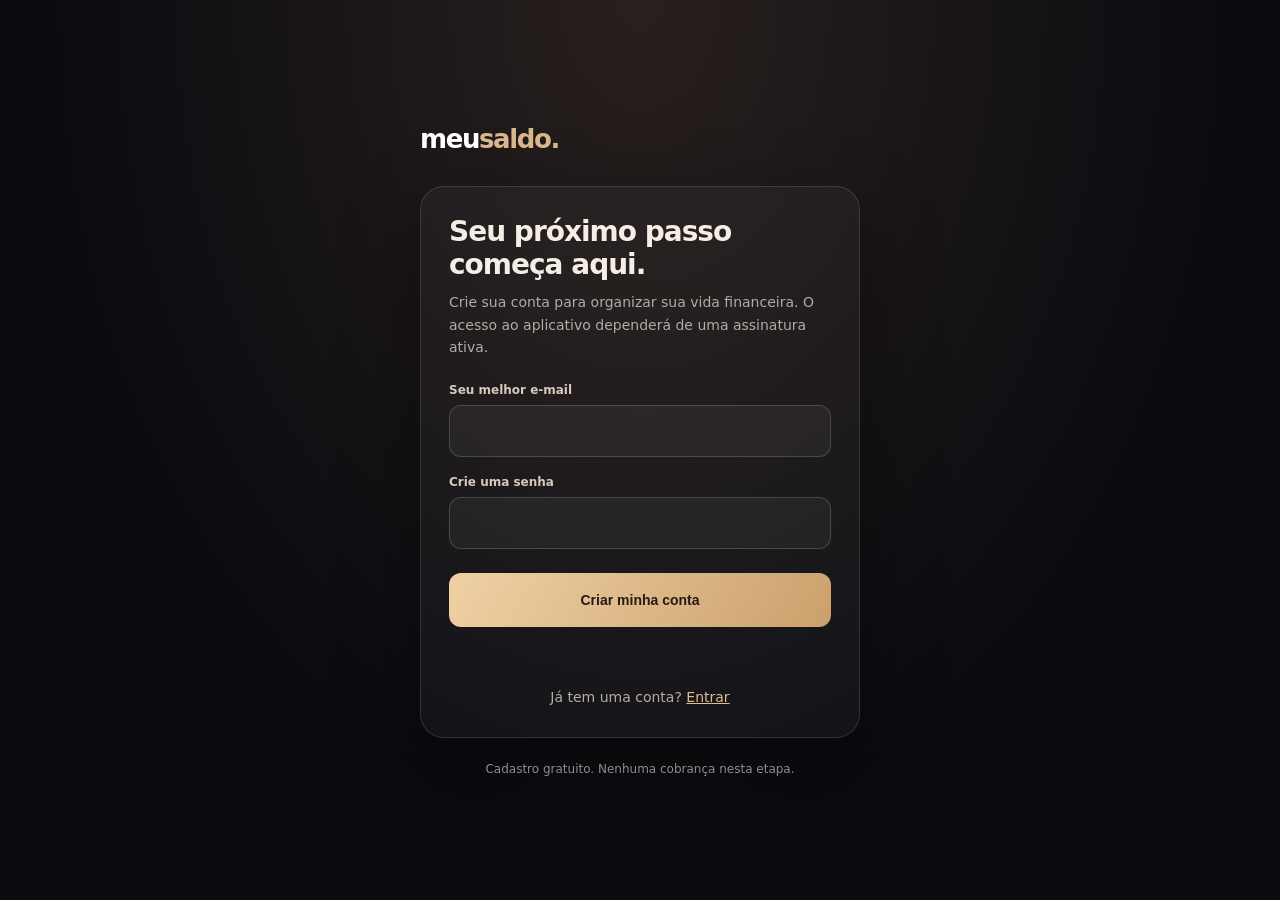
==== cadastro/index.html @ cfd401d8 "Add MeuSaldo Supabase authentication: cadastro/index.html" ====
<!doctype html><html lang="pt-BR"><head><meta charset="utf-8"><meta name="viewport" content="width=device-width,initial-scale=1"><title>Criar conta | MeuSaldo</title><link rel="stylesheet" href="/auth/auth.css"></head><body data-mode="signup"><main class="shell"><a class="logo" href="/">meu<span>saldo.</span></a><section class="card"><h1>Seu próximo passo começa aqui.</h1><p>Crie sua conta para organizar sua vida financeira. O acesso ao aplicativo dependerá de uma assinatura ativa.</p><form><label for="email">Seu melhor e-mail</label><input id="email" name="email" type="email" autocomplete="email" required><label for="password">Crie uma senha</label><input id="password" name="password" type="password" autocomplete="new-password" minlength="8" required><button>Criar minha conta</button><div id="message" role="status"></div></form><p class="other">Já tem uma conta? <a href="/login/">Entrar</a></p></section><div class="muted">Cadastro gratuito. Nenhuma cobrança nesta etapa.</div></main><script type="module" src="/auth/auth.js"></script></body></html>
---- auth/auth.css ----
:root{font-family:Inter,system-ui,sans-serif;background:#0b0b10;color:#f5eee4}*{box-sizing:border-box}body{margin:0;min-height:100dvh;display:grid;place-items:center;background:radial-gradient(ellipse at top,#55403466,transparent 65%),#0b0b10}.shell{width:min(440px,calc(100% - 32px));padding:28px 0}.logo{font-size:26px;font-weight:800;letter-spacing:-1.4px;color:white;text-decoration:none}.logo span{color:#d8b78a}.card{border:1px solid #ffffff20;border-radius:24px;padding:28px;margin-top:32px;background:#ffffff08;box-shadow:0 30px 80px #0006}h1{font-size:28px;letter-spacing:-1px;margin:0 0 10px}p{color:#b6aaa2;line-height:1.6;font-size:14px;margin:0 0 25px}label{display:block;font-size:12px;font-weight:700;color:#d8c9bd;margin:18px 0 8px}input{width:100%;height:52px;border:1px solid #ffffff2b;background:#ffffff0c;border-radius:12px;padding:0 15px;color:#fff;font:inherit;outline:none}input:focus{border-color:#d8b78a}button{width:100%;height:54px;margin-top:24px;border:0;border-radius:12px;background:linear-gradient(120deg,#efd1a4,#cba06c);color:#241b14;font-weight:800;font-size:14px;cursor:pointer}button:disabled{opacity:.5;cursor:wait}.other{text-align:center;margin:23px 0 0}.other a,.forgot{color:#dfbd90}.forgot{display:block;text-align:right;margin-top:13px;font-size:12px}#message{margin-top:18px;font-size:13px;line-height:1.5;color:#e8bd89;min-height:18px}.muted{color:#958b87;text-align:center;font-size:12px;margin-top:24px}
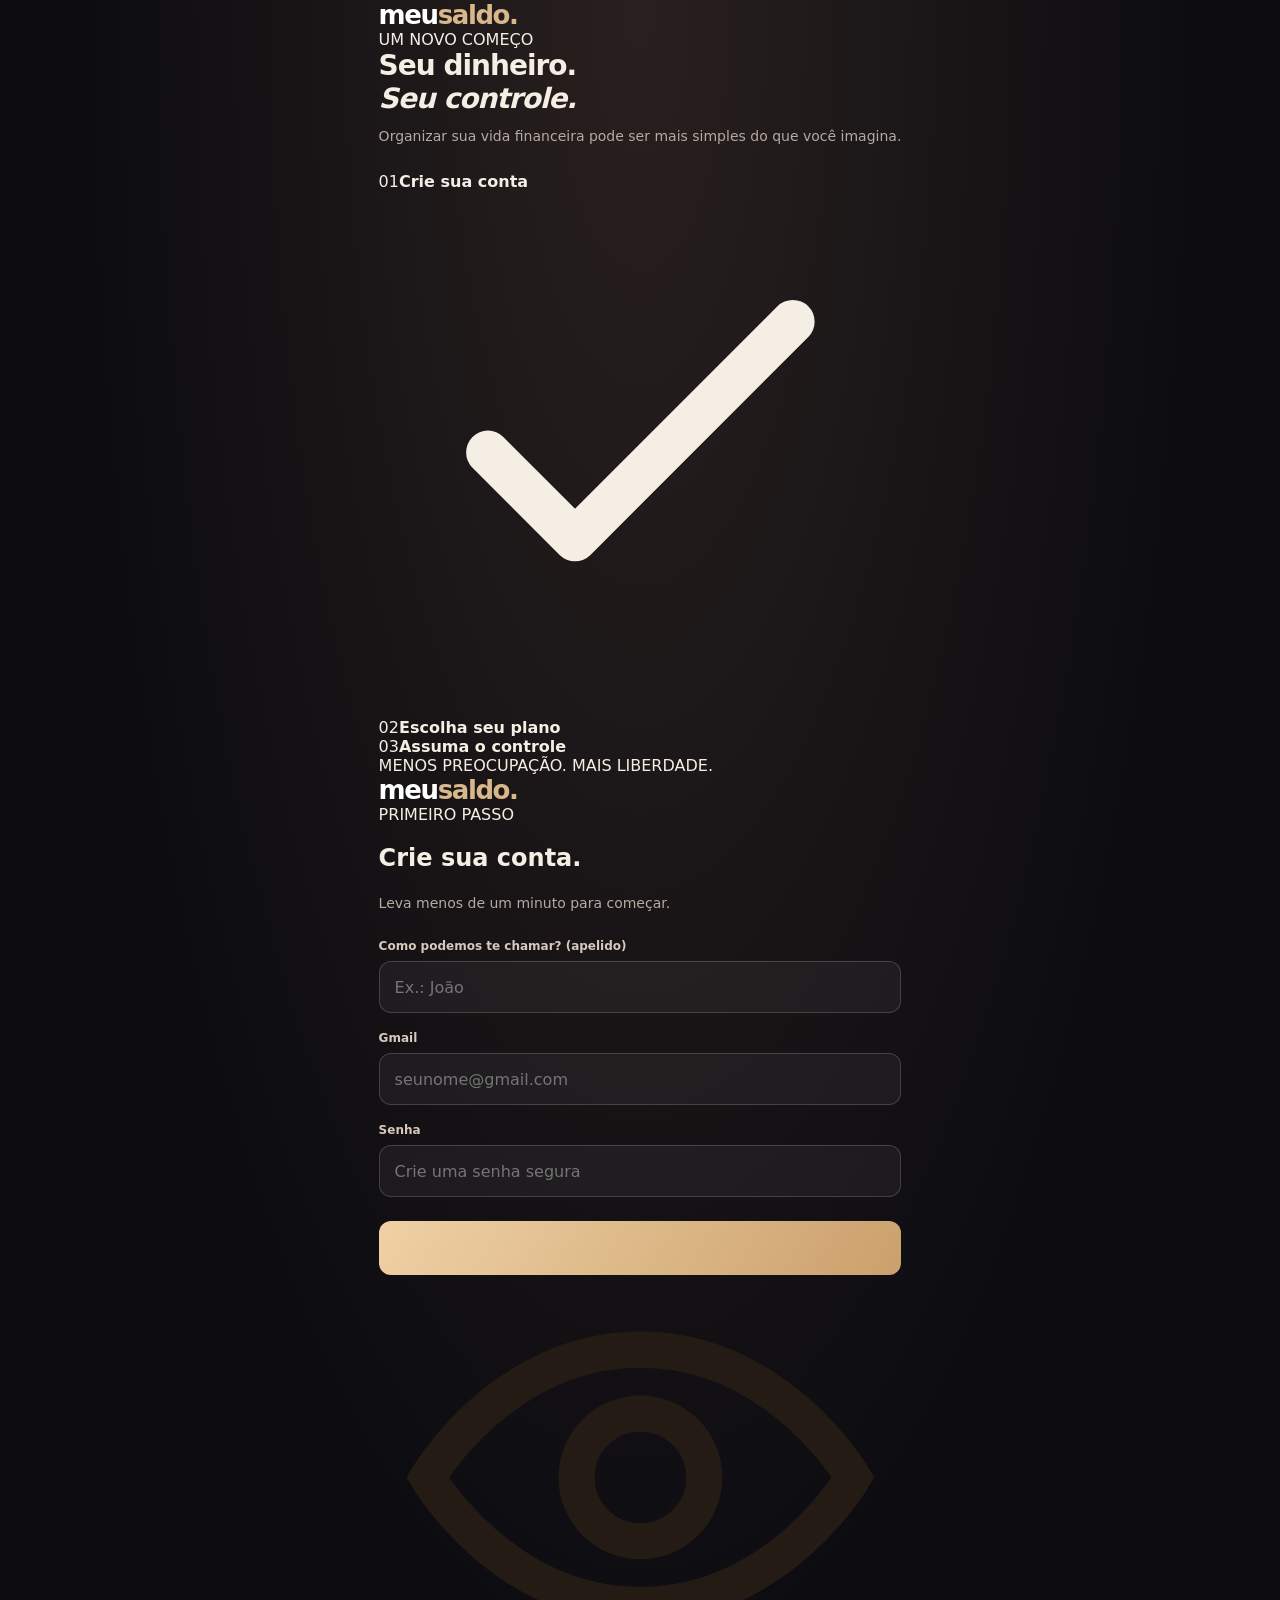
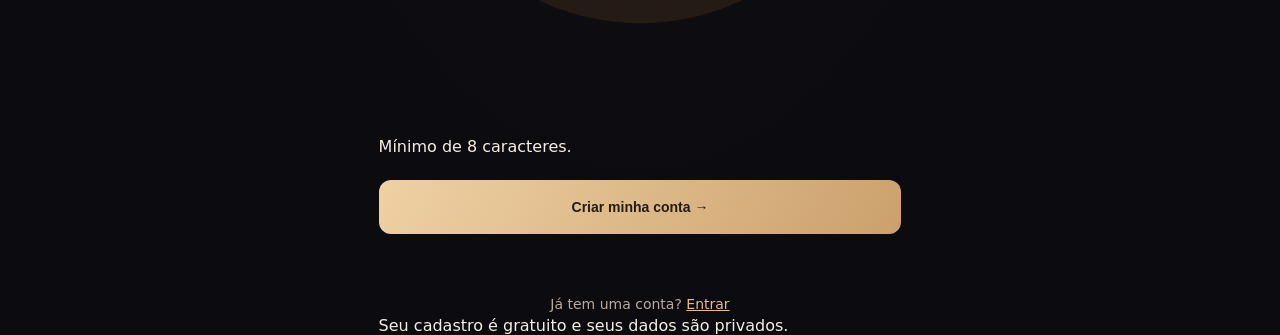
==== commit 82326214: "Redesign signup and save user nickname" ====
--- a/cadastro/index.html
+++ b/cadastro/index.html
@@ -1 +1 @@
-<!doctype html><html lang="pt-BR"><head><meta charset="utf-8"><meta name="viewport" content="width=device-width,initial-scale=1"><title>Criar conta | MeuSaldo</title><link rel="stylesheet" href="/auth/auth.css"></head><body data-mode="signup"><main class="shell"><a class="logo" href="/">meu<span>saldo.</span></a><section class="card"><h1>Seu próximo passo começa aqui.</h1><p>Crie sua conta para organizar sua vida financeira. O acesso ao aplicativo dependerá de uma assinatura ativa.</p><form><label for="email">Seu melhor e-mail</label><input id="email" name="email" type="email" autocomplete="email" required><label for="password">Crie uma senha</label><input id="password" name="password" type="password" autocomplete="new-password" minlength="8" required><button>Criar minha conta</button><div id="message" role="status"></div></form><p class="other">Já tem uma conta? <a href="/login/">Entrar</a></p></section><div class="muted">Cadastro gratuito. Nenhuma cobrança nesta etapa.</div></main><script type="module" src="/auth/auth.js"></script></body></html>+<!doctype html><html lang="pt-BR"><head><meta charset="utf-8"><meta name="viewport" content="width=device-width,initial-scale=1"><meta name="theme-color" content="#09090e"><title>Crie sua conta | MeuSaldo</title><link rel="stylesheet" href="/auth/auth.css"></head><body data-mode="signup" class="signup-page"><main class="signup-layout"><aside class="signup-intro"><div class="glow"></div><a class="logo" href="/">meu<span>saldo.</span></a><div class="intro-copy"><div class="eyebrow">UM NOVO COMEÇO</div><h1>Seu dinheiro.<br><em>Seu controle.</em></h1><p>Organizar sua vida financeira pode ser mais simples do que você imagina.</p><div class="intro-steps"><div class="step active"><span>01</span><strong>Crie sua conta</strong><svg viewBox="0 0 24 24" fill="none"><path d="m5 12 4 4L19 6" stroke="currentColor" stroke-width="2" stroke-linecap="round" stroke-linejoin="round"/></svg></div><div class="step"><span>02</span><strong>Escolha seu plano</strong></div><div class="step"><span>03</span><strong>Assuma o controle</strong></div></div></div><div class="intro-footer">MENOS PREOCUPAÇÃO. MAIS LIBERDADE.</div></aside><section class="signup-form-area"><div class="signup-card"><div class="mobile-brand"><a class="logo" href="/">meu<span>saldo.</span></a></div><div class="form-kicker"><span class="kicker-dot"></span> PRIMEIRO PASSO</div><h2>Crie sua conta.</h2><p>Leva menos de um minuto para começar.</p><form><label for="nickname">Como podemos te chamar? <span>(apelido)</span></label><input id="nickname" name="nickname" type="text" placeholder="Ex.: João" autocomplete="nickname" maxlength="40" minlength="2" required><label for="email">Gmail</label><input id="email" name="email" type="email" placeholder="seunome@gmail.com" autocomplete="email" required><label for="password">Senha</label><div class="password-field"><input id="password" name="password" type="password" placeholder="Crie uma senha segura" autocomplete="new-password" minlength="8" required><button type="button" class="password-toggle" aria-label="Mostrar senha" aria-pressed="false"><svg viewBox="0 0 24 24" fill="none" stroke="currentColor" stroke-width="1.7"><path d="M2 12s3.5-6 10-6 10 6 10 6-3.5 6-10 6S2 12 2 12Z"/><circle cx="12" cy="12" r="3"/></svg></button></div><div class="password-hint">Mínimo de 8 caracteres.</div><button class="primary-button" type="submit">Criar minha conta <span>→</span></button><div id="message" role="status" aria-live="polite"></div></form><p class="other">Já tem uma conta? <a href="/login/">Entrar</a></p><div class="privacy-note">Seu cadastro é gratuito e seus dados são privados.</div></div></section></main><script type="module" src="/auth/auth.js"></script></body></html>
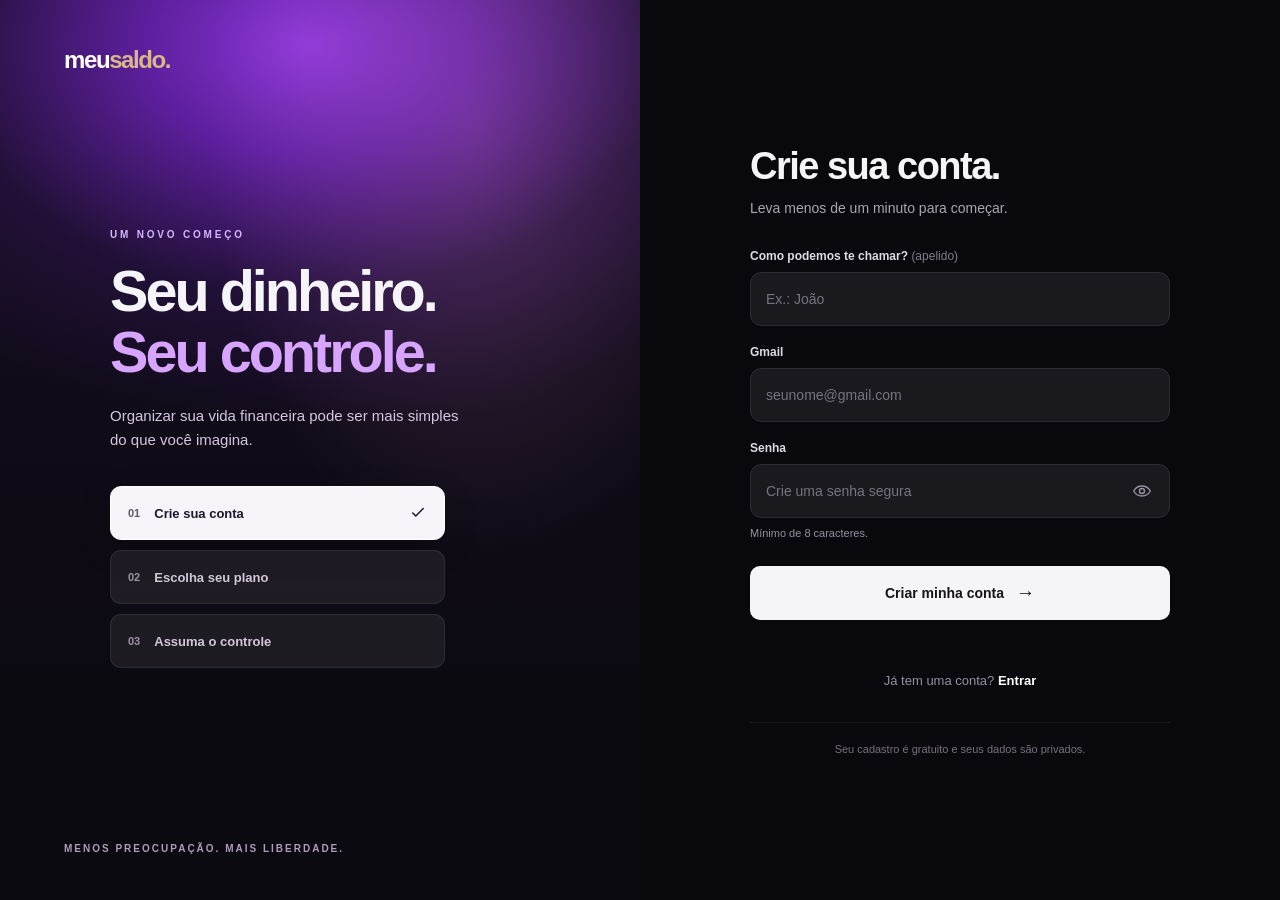
==== commit b4749dca: "Match signup to MeuSaldo gold theme and remove first step label" ====
--- a/cadastro/index.html
+++ b/cadastro/index.html
@@ -1 +1 @@
-<!doctype html><html lang="pt-BR"><head><meta charset="utf-8"><meta name="viewport" content="width=device-width,initial-scale=1"><meta name="theme-color" content="#09090e"><title>Crie sua conta | MeuSaldo</title><link rel="stylesheet" href="/auth/auth.css"></head><body data-mode="signup" class="signup-page"><main class="signup-layout"><aside class="signup-intro"><div class="glow"></div><a class="logo" href="/">meu<span>saldo.</span></a><div class="intro-copy"><div class="eyebrow">UM NOVO COMEÇO</div><h1>Seu dinheiro.<br><em>Seu controle.</em></h1><p>Organizar sua vida financeira pode ser mais simples do que você imagina.</p><div class="intro-steps"><div class="step active"><span>01</span><strong>Crie sua conta</strong><svg viewBox="0 0 24 24" fill="none"><path d="m5 12 4 4L19 6" stroke="currentColor" stroke-width="2" stroke-linecap="round" stroke-linejoin="round"/></svg></div><div class="step"><span>02</span><strong>Escolha seu plano</strong></div><div class="step"><span>03</span><strong>Assuma o controle</strong></div></div></div><div class="intro-footer">MENOS PREOCUPAÇÃO. MAIS LIBERDADE.</div></aside><section class="signup-form-area"><div class="signup-card"><div class="mobile-brand"><a class="logo" href="/">meu<span>saldo.</span></a></div><div class="form-kicker"><span class="kicker-dot"></span> PRIMEIRO PASSO</div><h2>Crie sua conta.</h2><p>Leva menos de um minuto para começar.</p><form><label for="nickname">Como podemos te chamar? <span>(apelido)</span></label><input id="nickname" name="nickname" type="text" placeholder="Ex.: João" autocomplete="nickname" maxlength="40" minlength="2" required><label for="email">Gmail</label><input id="email" name="email" type="email" placeholder="seunome@gmail.com" autocomplete="email" required><label for="password">Senha</label><div class="password-field"><input id="password" name="password" type="password" placeholder="Crie uma senha segura" autocomplete="new-password" minlength="8" required><button type="button" class="password-toggle" aria-label="Mostrar senha" aria-pressed="false"><svg viewBox="0 0 24 24" fill="none" stroke="currentColor" stroke-width="1.7"><path d="M2 12s3.5-6 10-6 10 6 10 6-3.5 6-10 6S2 12 2 12Z"/><circle cx="12" cy="12" r="3"/></svg></button></div><div class="password-hint">Mínimo de 8 caracteres.</div><button class="primary-button" type="submit">Criar minha conta <span>→</span></button><div id="message" role="status" aria-live="polite"></div></form><p class="other">Já tem uma conta? <a href="/login/">Entrar</a></p><div class="privacy-note">Seu cadastro é gratuito e seus dados são privados.</div></div></section></main><script type="module" src="/auth/auth.js"></script></body></html>+<!doctype html><html lang="pt-BR"><head><meta charset="utf-8"><meta name="viewport" content="width=device-width,initial-scale=1"><meta name="theme-color" content="#0a0b0e"><title>Crie sua conta | MeuSaldo</title><link rel="stylesheet" href="/auth/auth.css"></head><body data-mode="signup" class="signup-page"><main class="signup-layout"><aside class="signup-intro"><div class="glow"></div><a class="logo" href="/">meu<span>saldo.</span></a><div class="intro-copy"><div class="eyebrow">UM NOVO COMEÇO</div><h1>Seu dinheiro.<br><em>Seu controle.</em></h1><p>Organizar sua vida financeira pode ser mais simples do que você imagina.</p><div class="intro-steps"><div class="step active"><span>01</span><strong>Crie sua conta</strong><svg viewBox="0 0 24 24" fill="none"><path d="m5 12 4 4L19 6" stroke="currentColor" stroke-width="2" stroke-linecap="round" stroke-linejoin="round"/></svg></div><div class="step"><span>02</span><strong>Escolha seu plano</strong></div><div class="step"><span>03</span><strong>Assuma o controle</strong></div></div></div><div class="intro-footer">MENOS PREOCUPAÇÃO. MAIS LIBERDADE.</div></aside><section class="signup-form-area"><div class="signup-card"><div class="mobile-brand"><a class="logo" href="/">meu<span>saldo.</span></a></div><h2>Crie sua conta.</h2><p>Leva menos de um minuto para começar.</p><form><label for="nickname">Como podemos te chamar? <span>(apelido)</span></label><input id="nickname" name="nickname" type="text" placeholder="Ex.: João" autocomplete="nickname" maxlength="40" minlength="2" required><label for="email">Gmail</label><input id="email" name="email" type="email" placeholder="seunome@gmail.com" autocomplete="email" required><label for="password">Senha</label><div class="password-field"><input id="password" name="password" type="password" placeholder="Crie uma senha segura" autocomplete="new-password" minlength="8" required><button type="button" class="password-toggle" aria-label="Mostrar senha" aria-pressed="false"><svg viewBox="0 0 24 24" fill="none" stroke="currentColor" stroke-width="1.7"><path d="M2 12s3.5-6 10-6 10 6 10 6-3.5 6-10 6S2 12 2 12Z"/><circle cx="12" cy="12" r="3"/></svg></button></div><div class="password-hint">Mínimo de 8 caracteres.</div><button class="primary-button" type="submit">Criar minha conta <span>→</span></button><div id="message" role="status" aria-live="polite"></div></form><p class="other">Já tem uma conta? <a href="/login/">Entrar</a></p><div class="privacy-note">Seu cadastro é gratuito e seus dados são privados.</div></div></section></main><script type="module" src="/auth/auth.js"></script></body></html>
--- a/auth/auth.css
+++ b/auth/auth.css
@@ -1 +1,2 @@
-:root{font-family:Inter,system-ui,sans-serif;background:#0b0b10;color:#f5eee4}*{box-sizing:border-box}body{margin:0;min-height:100dvh;display:grid;place-items:center;background:radial-gradient(ellipse at top,#55403466,transparent 65%),#0b0b10}.shell{width:min(440px,calc(100% - 32px));padding:28px 0}.logo{font-size:26px;font-weight:800;letter-spacing:-1.4px;color:white;text-decoration:none}.logo span{color:#d8b78a}.card{border:1px solid #ffffff20;border-radius:24px;padding:28px;margin-top:32px;background:#ffffff08;box-shadow:0 30px 80px #0006}h1{font-size:28px;letter-spacing:-1px;margin:0 0 10px}p{color:#b6aaa2;line-height:1.6;font-size:14px;margin:0 0 25px}label{display:block;font-size:12px;font-weight:700;color:#d8c9bd;margin:18px 0 8px}input{width:100%;height:52px;border:1px solid #ffffff2b;background:#ffffff0c;border-radius:12px;padding:0 15px;color:#fff;font:inherit;outline:none}input:focus{border-color:#d8b78a}button{width:100%;height:54px;margin-top:24px;border:0;border-radius:12px;background:linear-gradient(120deg,#efd1a4,#cba06c);color:#241b14;font-weight:800;font-size:14px;cursor:pointer}button:disabled{opacity:.5;cursor:wait}.other{text-align:center;margin:23px 0 0}.other a,.forgot{color:#dfbd90}.forgot{display:block;text-align:right;margin-top:13px;font-size:12px}#message{margin-top:18px;font-size:13px;line-height:1.5;color:#e8bd89;min-height:18px}.muted{color:#958b87;text-align:center;font-size:12px;margin-top:24px}+:root{font-family:Inter,-apple-system,BlinkMacSystemFont,"Segoe UI",sans-serif;background:#09090e;color:#f5f4f8}*{box-sizing:border-box}body{margin:0;min-height:100dvh;display:grid;place-items:center;background:radial-gradient(ellipse at top,#55403466,transparent 65%),#0b0b10}.shell{width:min(440px,calc(100% - 32px));padding:28px 0}.logo{font-size:26px;font-weight:800;letter-spacing:-1.4px;color:white;text-decoration:none}.logo span{color:#d8b78a}.card{border:1px solid #ffffff20;border-radius:24px;padding:28px;margin-top:32px;background:#ffffff08;box-shadow:0 30px 80px #0006}h1{font-size:28px;letter-spacing:-1px;margin:0 0 10px}p{color:#b6aaa2;line-height:1.6;font-size:14px;margin:0 0 25px}label{display:block;font-size:12px;font-weight:700;color:#d8c9bd;margin:18px 0 8px}input{width:100%;height:52px;border:1px solid #ffffff2b;background:#ffffff0c;border-radius:12px;padding:0 15px;color:#fff;font:inherit;outline:none}input:focus{border-color:#d8b78a}button{width:100%;height:54px;margin-top:24px;border:0;border-radius:12px;background:linear-gradient(120deg,#efd1a4,#cba06c);color:#241b14;font-weight:800;font-size:14px;cursor:pointer}button:disabled{opacity:.5;cursor:wait}.other{text-align:center;margin:23px 0 0}.other a,.forgot{color:#dfbd90}.forgot{display:block;text-align:right;margin-top:13px;font-size:12px}#message{margin-top:18px;font-size:13px;line-height:1.5;color:#e8bd89;min-height:18px}.muted{color:#958b87;text-align:center;font-size:12px;margin-top:24px}
+/* Split-screen premium registration */body.signup-page{display:block;background:#09090e}.signup-layout{min-height:100dvh;display:grid;grid-template-columns:1fr 1fr}.signup-intro{position:relative;overflow:hidden;min-height:100dvh;padding:46px clamp(32px,5vw,82px);display:flex;flex-direction:column;justify-content:space-between;background:radial-gradient(ellipse 85% 42% at 48% 5%,#8b36d7 0%,#5d1f9d 30%,#211037 66%,transparent 100%),linear-gradient(180deg,#170d23 0%,#0b0a10 80%)}.signup-intro:before{content:"";position:absolute;inset:0;pointer-events:none;background:radial-gradient(ellipse at 75% 14%,#ff95ef30,transparent 40%)}.signup-intro>*{position:relative;z-index:1}.signup-intro .logo{font-size:24px}.intro-copy{width:min(100%,420px);margin:auto;transform:translateY(-10px)}.eyebrow,.form-kicker{font-size:10px;letter-spacing:2.8px;font-weight:800;color:#d8b5ff}.intro-copy h1{font-size:clamp(40px,4.5vw,68px);line-height:1.06;letter-spacing:-3px;margin:21px 0}.intro-copy h1 em{font-style:normal;color:#d7a4ff}.intro-copy p{color:#d6c7e1;font-size:15px;max-width:350px;margin-bottom:34px}.intro-steps{display:grid;gap:10px;max-width:335px}.step{min-height:54px;display:flex;align-items:center;gap:14px;padding:0 17px;border-radius:11px;background:#ffffff12;border:1px solid #ffffff12;color:#d3c7da}.step span{font-size:11px;font-weight:800;opacity:.7}.step strong{font-size:13px;font-weight:600}.step.active{background:#f7f5fa;color:#20152d;border-color:#fff;box-shadow:0 10px 32px #0003}.step svg{width:18px;height:18px;margin-left:auto}.intro-footer{font-size:10px;font-weight:700;letter-spacing:2px;color:#ad9cba}.signup-form-area{display:flex;align-items:center;justify-content:center;padding:48px 32px;background:#09090d}.signup-card{width:min(100%,420px)}.mobile-brand{display:none}.form-kicker{display:flex;align-items:center;gap:9px;color:#bb8af2;margin-bottom:15px}.kicker-dot{width:7px;height:7px;background:#b987f7;border-radius:50%;box-shadow:0 0 15px #b987f7}.signup-card h2{font-size:clamp(29px,3vw,38px);letter-spacing:-1.5px;margin:0 0 9px}.signup-card>p{font-size:14px;color:#aaa6b1;margin-bottom:29px}.signup-card label{color:#dddbe4;font-size:12px;font-weight:650;margin:19px 0 9px}.signup-card label span{color:#817d8c;font-weight:400}.signup-card input{height:54px;background:#19191e;border:1px solid #2c2b34;border-radius:11px;color:#fff;font-size:14px;transition:border-color .2s,box-shadow .2s}.signup-card input::placeholder{color:#77737f}.signup-card input:focus{border-color:#ad7ce9;box-shadow:0 0 0 3px #a86bfa1b}.password-field{position:relative}.password-field input{padding-right:54px}.password-toggle{position:absolute;right:7px;top:6px;width:42px;height:42px;margin:0;padding:11px;border:0;background:transparent;color:#96909e;display:grid;place-items:center}.password-toggle svg{width:20px;height:20px}.password-hint{font-size:11px;color:#96909f;margin-top:9px}.signup-card .primary-button{height:54px;margin-top:27px;background:#f5f4f7;color:#16131b;border-radius:10px;font-size:14px;display:flex;justify-content:center;align-items:center;gap:12px;transition:transform .2s,background .2s}.signup-card .primary-button:hover{background:#e5d3ff;transform:translateY(-2px)}.signup-card .primary-button span{font-size:19px}.signup-card .other{margin:21px 0 0;color:#96909f;font-size:13px}.signup-card .other a{color:#fff;text-decoration:none;font-weight:700}.signup-card .other a:hover{text-decoration:underline}.privacy-note{border-top:1px solid #ffffff10;padding-top:20px;margin-top:30px;text-align:center;font-size:11px;color:#77717e}.signup-card #message{margin-top:12px}.signup-card .logo span{color:#c7a2ff}@media(max-width:780px){.signup-layout{display:block}.signup-intro{display:none}.signup-form-area{min-height:100dvh;padding:32px 23px;align-items:center;background:radial-gradient(ellipse 85% 25% at 50% -10%,#5b248e55,transparent),#09090e}.signup-card{max-width:440px}.mobile-brand{display:block;margin-bottom:46px}.signup-card h2{font-size:34px}.signup-card>p{margin-bottom:27px}}@media(max-width:370px){.signup-form-area{padding:24px 17px}.mobile-brand{margin-bottom:27px}.signup-card h2{font-size:29px}}
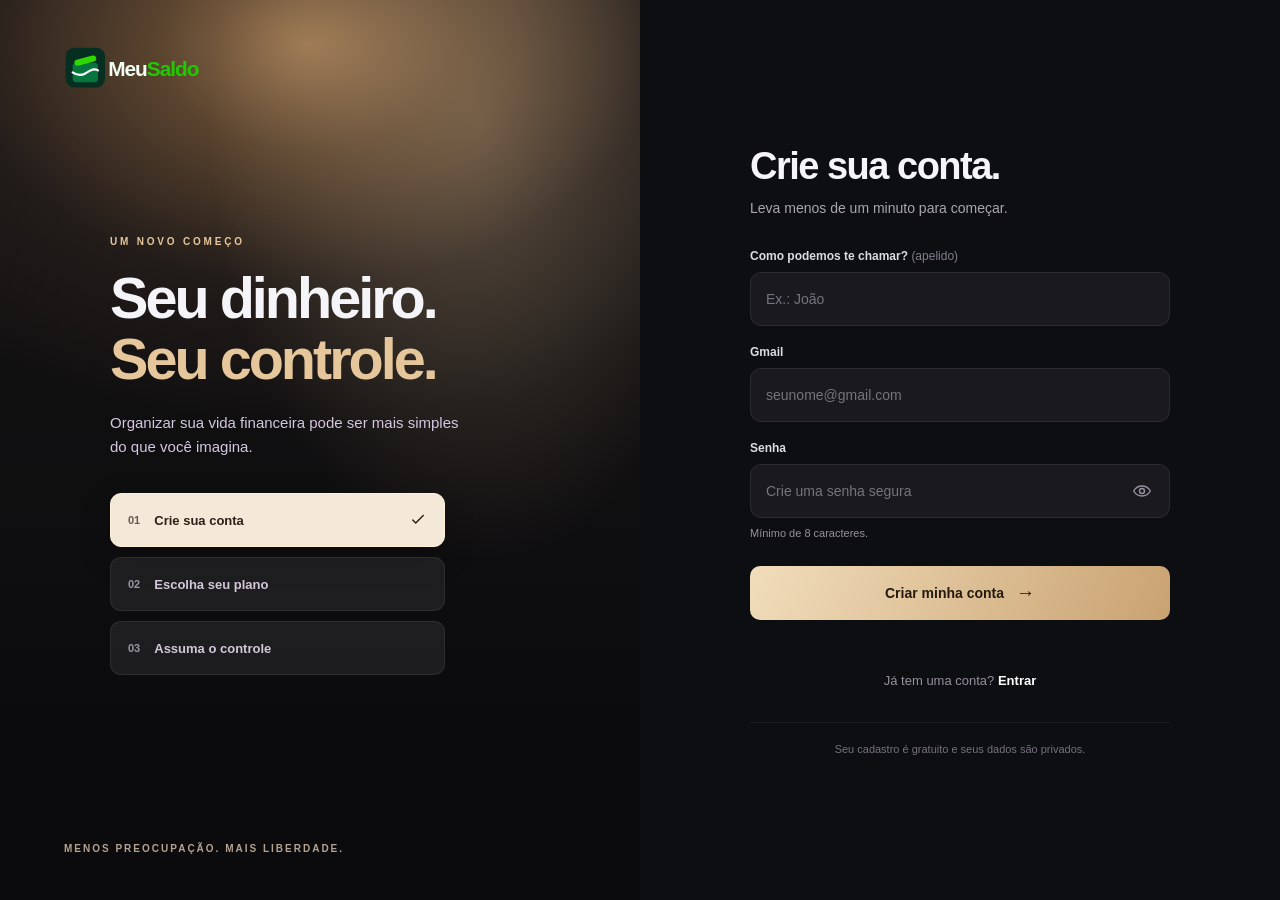
==== commit c2d60538: "Add MeuSaldo brand logo and app icon" ====
--- a/cadastro/index.html
+++ b/cadastro/index.html
@@ -1 +1 @@
-<!doctype html><html lang="pt-BR"><head><meta charset="utf-8"><meta name="viewport" content="width=device-width,initial-scale=1"><meta name="theme-color" content="#0a0b0e"><title>Crie sua conta | MeuSaldo</title><link rel="stylesheet" href="/auth/auth.css"></head><body data-mode="signup" class="signup-page"><main class="signup-layout"><aside class="signup-intro"><div class="glow"></div><a class="logo" href="/">meu<span>saldo.</span></a><div class="intro-copy"><div class="eyebrow">UM NOVO COMEÇO</div><h1>Seu dinheiro.<br><em>Seu controle.</em></h1><p>Organizar sua vida financeira pode ser mais simples do que você imagina.</p><div class="intro-steps"><div class="step active"><span>01</span><strong>Crie sua conta</strong><svg viewBox="0 0 24 24" fill="none"><path d="m5 12 4 4L19 6" stroke="currentColor" stroke-width="2" stroke-linecap="round" stroke-linejoin="round"/></svg></div><div class="step"><span>02</span><strong>Escolha seu plano</strong></div><div class="step"><span>03</span><strong>Assuma o controle</strong></div></div></div><div class="intro-footer">MENOS PREOCUPAÇÃO. MAIS LIBERDADE.</div></aside><section class="signup-form-area"><div class="signup-card"><div class="mobile-brand"><a class="logo" href="/">meu<span>saldo.</span></a></div><h2>Crie sua conta.</h2><p>Leva menos de um minuto para começar.</p><form><label for="nickname">Como podemos te chamar? <span>(apelido)</span></label><input id="nickname" name="nickname" type="text" placeholder="Ex.: João" autocomplete="nickname" maxlength="40" minlength="2" required><label for="email">Gmail</label><input id="email" name="email" type="email" placeholder="seunome@gmail.com" autocomplete="email" required><label for="password">Senha</label><div class="password-field"><input id="password" name="password" type="password" placeholder="Crie uma senha segura" autocomplete="new-password" minlength="8" required><button type="button" class="password-toggle" aria-label="Mostrar senha" aria-pressed="false"><svg viewBox="0 0 24 24" fill="none" stroke="currentColor" stroke-width="1.7"><path d="M2 12s3.5-6 10-6 10 6 10 6-3.5 6-10 6S2 12 2 12Z"/><circle cx="12" cy="12" r="3"/></svg></button></div><div class="password-hint">Mínimo de 8 caracteres.</div><button class="primary-button" type="submit">Criar minha conta <span>→</span></button><div id="message" role="status" aria-live="polite"></div></form><p class="other">Já tem uma conta? <a href="/login/">Entrar</a></p><div class="privacy-note">Seu cadastro é gratuito e seus dados são privados.</div></div></section></main><script type="module" src="/auth/auth.js"></script></body></html>+<!doctype html><html lang="pt-BR"><head><meta charset="utf-8"><meta name="viewport" content="width=device-width,initial-scale=1"><meta name="theme-color" content="#0a0b0e"><title>Crie sua conta | MeuSaldo</title><meta name="theme-color" content="#062f21"><link rel="icon" type="image/svg+xml" href="/icon.svg"><link rel="apple-touch-icon" href="/icon.svg"><link rel="stylesheet" href="/auth/auth.css"></head><body data-mode="signup" class="signup-page"><main class="signup-layout"><aside class="signup-intro"><div class="glow"></div><a class="logo" href="/" aria-label="MeuSaldo, início"><img class="brand-logo" src="/logo-dark.svg" alt="MeuSaldo"></a><div class="intro-copy"><div class="eyebrow">UM NOVO COMEÇO</div><h1>Seu dinheiro.<br><em>Seu controle.</em></h1><p>Organizar sua vida financeira pode ser mais simples do que você imagina.</p><div class="intro-steps"><div class="step active"><span>01</span><strong>Crie sua conta</strong><svg viewBox="0 0 24 24" fill="none"><path d="m5 12 4 4L19 6" stroke="currentColor" stroke-width="2" stroke-linecap="round" stroke-linejoin="round"/></svg></div><div class="step"><span>02</span><strong>Escolha seu plano</strong></div><div class="step"><span>03</span><strong>Assuma o controle</strong></div></div></div><div class="intro-footer">MENOS PREOCUPAÇÃO. MAIS LIBERDADE.</div></aside><section class="signup-form-area"><div class="signup-card"><div class="mobile-brand"><a class="logo" href="/" aria-label="MeuSaldo, início"><img class="brand-logo" src="/logo-dark.svg" alt="MeuSaldo"></a></div><h2>Crie sua conta.</h2><p>Leva menos de um minuto para começar.</p><form><label for="nickname">Como podemos te chamar? <span>(apelido)</span></label><input id="nickname" name="nickname" type="text" placeholder="Ex.: João" autocomplete="nickname" maxlength="40" minlength="2" required><label for="email">Gmail</label><input id="email" name="email" type="email" placeholder="seunome@gmail.com" autocomplete="email" required><label for="password">Senha</label><div class="password-field"><input id="password" name="password" type="password" placeholder="Crie uma senha segura" autocomplete="new-password" minlength="8" required><button type="button" class="password-toggle" aria-label="Mostrar senha" aria-pressed="false"><svg viewBox="0 0 24 24" fill="none" stroke="currentColor" stroke-width="1.7"><path d="M2 12s3.5-6 10-6 10 6 10 6-3.5 6-10 6S2 12 2 12Z"/><circle cx="12" cy="12" r="3"/></svg></button></div><div class="password-hint">Mínimo de 8 caracteres.</div><button class="primary-button" type="submit">Criar minha conta <span>→</span></button><div id="message" role="status" aria-live="polite"></div></form><p class="other">Já tem uma conta? <a href="/login/">Entrar</a></p><div class="privacy-note">Seu cadastro é gratuito e seus dados são privados.</div></div></section></main><script type="module" src="/auth/auth.js"></script></body></html>
--- a/auth/auth.css
+++ b/auth/auth.css
@@ -1,2 +1,17 @@
 :root{font-family:Inter,-apple-system,BlinkMacSystemFont,"Segoe UI",sans-serif;background:#09090e;color:#f5f4f8}*{box-sizing:border-box}body{margin:0;min-height:100dvh;display:grid;place-items:center;background:radial-gradient(ellipse at top,#55403466,transparent 65%),#0b0b10}.shell{width:min(440px,calc(100% - 32px));padding:28px 0}.logo{font-size:26px;font-weight:800;letter-spacing:-1.4px;color:white;text-decoration:none}.logo span{color:#d8b78a}.card{border:1px solid #ffffff20;border-radius:24px;padding:28px;margin-top:32px;background:#ffffff08;box-shadow:0 30px 80px #0006}h1{font-size:28px;letter-spacing:-1px;margin:0 0 10px}p{color:#b6aaa2;line-height:1.6;font-size:14px;margin:0 0 25px}label{display:block;font-size:12px;font-weight:700;color:#d8c9bd;margin:18px 0 8px}input{width:100%;height:52px;border:1px solid #ffffff2b;background:#ffffff0c;border-radius:12px;padding:0 15px;color:#fff;font:inherit;outline:none}input:focus{border-color:#d8b78a}button{width:100%;height:54px;margin-top:24px;border:0;border-radius:12px;background:linear-gradient(120deg,#efd1a4,#cba06c);color:#241b14;font-weight:800;font-size:14px;cursor:pointer}button:disabled{opacity:.5;cursor:wait}.other{text-align:center;margin:23px 0 0}.other a,.forgot{color:#dfbd90}.forgot{display:block;text-align:right;margin-top:13px;font-size:12px}#message{margin-top:18px;font-size:13px;line-height:1.5;color:#e8bd89;min-height:18px}.muted{color:#958b87;text-align:center;font-size:12px;margin-top:24px}
-/* Split-screen premium registration */body.signup-page{display:block;background:#09090e}.signup-layout{min-height:100dvh;display:grid;grid-template-columns:1fr 1fr}.signup-intro{position:relative;overflow:hidden;min-height:100dvh;padding:46px clamp(32px,5vw,82px);display:flex;flex-direction:column;justify-content:space-between;background:radial-gradient(ellipse 85% 42% at 48% 5%,#8b36d7 0%,#5d1f9d 30%,#211037 66%,transparent 100%),linear-gradient(180deg,#170d23 0%,#0b0a10 80%)}.signup-intro:before{content:"";position:absolute;inset:0;pointer-events:none;background:radial-gradient(ellipse at 75% 14%,#ff95ef30,transparent 40%)}.signup-intro>*{position:relative;z-index:1}.signup-intro .logo{font-size:24px}.intro-copy{width:min(100%,420px);margin:auto;transform:translateY(-10px)}.eyebrow,.form-kicker{font-size:10px;letter-spacing:2.8px;font-weight:800;color:#d8b5ff}.intro-copy h1{font-size:clamp(40px,4.5vw,68px);line-height:1.06;letter-spacing:-3px;margin:21px 0}.intro-copy h1 em{font-style:normal;color:#d7a4ff}.intro-copy p{color:#d6c7e1;font-size:15px;max-width:350px;margin-bottom:34px}.intro-steps{display:grid;gap:10px;max-width:335px}.step{min-height:54px;display:flex;align-items:center;gap:14px;padding:0 17px;border-radius:11px;background:#ffffff12;border:1px solid #ffffff12;color:#d3c7da}.step span{font-size:11px;font-weight:800;opacity:.7}.step strong{font-size:13px;font-weight:600}.step.active{background:#f7f5fa;color:#20152d;border-color:#fff;box-shadow:0 10px 32px #0003}.step svg{width:18px;height:18px;margin-left:auto}.intro-footer{font-size:10px;font-weight:700;letter-spacing:2px;color:#ad9cba}.signup-form-area{display:flex;align-items:center;justify-content:center;padding:48px 32px;background:#09090d}.signup-card{width:min(100%,420px)}.mobile-brand{display:none}.form-kicker{display:flex;align-items:center;gap:9px;color:#bb8af2;margin-bottom:15px}.kicker-dot{width:7px;height:7px;background:#b987f7;border-radius:50%;box-shadow:0 0 15px #b987f7}.signup-card h2{font-size:clamp(29px,3vw,38px);letter-spacing:-1.5px;margin:0 0 9px}.signup-card>p{font-size:14px;color:#aaa6b1;margin-bottom:29px}.signup-card label{color:#dddbe4;font-size:12px;font-weight:650;margin:19px 0 9px}.signup-card label span{color:#817d8c;font-weight:400}.signup-card input{height:54px;background:#19191e;border:1px solid #2c2b34;border-radius:11px;color:#fff;font-size:14px;transition:border-color .2s,box-shadow .2s}.signup-card input::placeholder{color:#77737f}.signup-card input:focus{border-color:#ad7ce9;box-shadow:0 0 0 3px #a86bfa1b}.password-field{position:relative}.password-field input{padding-right:54px}.password-toggle{position:absolute;right:7px;top:6px;width:42px;height:42px;margin:0;padding:11px;border:0;background:transparent;color:#96909e;display:grid;place-items:center}.password-toggle svg{width:20px;height:20px}.password-hint{font-size:11px;color:#96909f;margin-top:9px}.signup-card .primary-button{height:54px;margin-top:27px;background:#f5f4f7;color:#16131b;border-radius:10px;font-size:14px;display:flex;justify-content:center;align-items:center;gap:12px;transition:transform .2s,background .2s}.signup-card .primary-button:hover{background:#e5d3ff;transform:translateY(-2px)}.signup-card .primary-button span{font-size:19px}.signup-card .other{margin:21px 0 0;color:#96909f;font-size:13px}.signup-card .other a{color:#fff;text-decoration:none;font-weight:700}.signup-card .other a:hover{text-decoration:underline}.privacy-note{border-top:1px solid #ffffff10;padding-top:20px;margin-top:30px;text-align:center;font-size:11px;color:#77717e}.signup-card #message{margin-top:12px}.signup-card .logo span{color:#c7a2ff}@media(max-width:780px){.signup-layout{display:block}.signup-intro{display:none}.signup-form-area{min-height:100dvh;padding:32px 23px;align-items:center;background:radial-gradient(ellipse 85% 25% at 50% -10%,#5b248e55,transparent),#09090e}.signup-card{max-width:440px}.mobile-brand{display:block;margin-bottom:46px}.signup-card h2{font-size:34px}.signup-card>p{margin-bottom:27px}}@media(max-width:370px){.signup-form-area{padding:24px 17px}.mobile-brand{margin-bottom:27px}.signup-card h2{font-size:29px}}+/* Split-screen premium registration */body.signup-page{display:block;background:#09090e}.signup-layout{min-height:100dvh;display:grid;grid-template-columns:1fr 1fr}.signup-intro{position:relative;overflow:hidden;min-height:100dvh;padding:46px clamp(32px,5vw,82px);display:flex;flex-direction:column;justify-content:space-between;background:radial-gradient(ellipse 85% 42% at 48% 5%,#8b36d7 0%,#5d1f9d 30%,#211037 66%,transparent 100%),linear-gradient(180deg,#170d23 0%,#0b0a10 80%)}.signup-intro:before{content:"";position:absolute;inset:0;pointer-events:none;background:radial-gradient(ellipse at 75% 14%,#ff95ef30,transparent 40%)}.signup-intro>*{position:relative;z-index:1}.signup-intro .logo{font-size:24px}.intro-copy{width:min(100%,420px);margin:auto;transform:translateY(-10px)}.eyebrow,.form-kicker{font-size:10px;letter-spacing:2.8px;font-weight:800;color:#d8b5ff}.intro-copy h1{font-size:clamp(40px,4.5vw,68px);line-height:1.06;letter-spacing:-3px;margin:21px 0}.intro-copy h1 em{font-style:normal;color:#d7a4ff}.intro-copy p{color:#d6c7e1;font-size:15px;max-width:350px;margin-bottom:34px}.intro-steps{display:grid;gap:10px;max-width:335px}.step{min-height:54px;display:flex;align-items:center;gap:14px;padding:0 17px;border-radius:11px;background:#ffffff12;border:1px solid #ffffff12;color:#d3c7da}.step span{font-size:11px;font-weight:800;opacity:.7}.step strong{font-size:13px;font-weight:600}.step.active{background:#f7f5fa;color:#20152d;border-color:#fff;box-shadow:0 10px 32px #0003}.step svg{width:18px;height:18px;margin-left:auto}.intro-footer{font-size:10px;font-weight:700;letter-spacing:2px;color:#ad9cba}.signup-form-area{display:flex;align-items:center;justify-content:center;padding:48px 32px;background:#09090d}.signup-card{width:min(100%,420px)}.mobile-brand{display:none}.form-kicker{display:flex;align-items:center;gap:9px;color:#bb8af2;margin-bottom:15px}.kicker-dot{width:7px;height:7px;background:#b987f7;border-radius:50%;box-shadow:0 0 15px #b987f7}.signup-card h2{font-size:clamp(29px,3vw,38px);letter-spacing:-1.5px;margin:0 0 9px}.signup-card>p{font-size:14px;color:#aaa6b1;margin-bottom:29px}.signup-card label{color:#dddbe4;font-size:12px;font-weight:650;margin:19px 0 9px}.signup-card label span{color:#817d8c;font-weight:400}.signup-card input{height:54px;background:#19191e;border:1px solid #2c2b34;border-radius:11px;color:#fff;font-size:14px;transition:border-color .2s,box-shadow .2s}.signup-card input::placeholder{color:#77737f}.signup-card input:focus{border-color:#ad7ce9;box-shadow:0 0 0 3px #a86bfa1b}.password-field{position:relative}.password-field input{padding-right:54px}.password-toggle{position:absolute;right:7px;top:6px;width:42px;height:42px;margin:0;padding:11px;border:0;background:transparent;color:#96909e;display:grid;place-items:center}.password-toggle svg{width:20px;height:20px}.password-hint{font-size:11px;color:#96909f;margin-top:9px}.signup-card .primary-button{height:54px;margin-top:27px;background:#f5f4f7;color:#16131b;border-radius:10px;font-size:14px;display:flex;justify-content:center;align-items:center;gap:12px;transition:transform .2s,background .2s}.signup-card .primary-button:hover{background:#e5d3ff;transform:translateY(-2px)}.signup-card .primary-button span{font-size:19px}.signup-card .other{margin:21px 0 0;color:#96909f;font-size:13px}.signup-card .other a{color:#fff;text-decoration:none;font-weight:700}.signup-card .other a:hover{text-decoration:underline}.privacy-note{border-top:1px solid #ffffff10;padding-top:20px;margin-top:30px;text-align:center;font-size:11px;color:#77717e}.signup-card #message{margin-top:12px}.signup-card .logo span{color:#c7a2ff}@media(max-width:780px){.signup-layout{display:block}.signup-intro{display:none}.signup-form-area{min-height:100dvh;padding:32px 23px;align-items:center;background:radial-gradient(ellipse 85% 25% at 50% -10%,#5b248e55,transparent),#09090e}.signup-card{max-width:440px}.mobile-brand{display:block;margin-bottom:46px}.signup-card h2{font-size:34px}.signup-card>p{margin-bottom:27px}}@media(max-width:370px){.signup-form-area{padding:24px 17px}.mobile-brand{margin-bottom:27px}.signup-card h2{font-size:29px}}
+/* MeuSaldo brand colors: graphite + champagne gold */
+body.signup-page{background:#0a0b0e}
+.signup-intro{background:radial-gradient(ellipse 85% 42% at 48% 5%,#98744f 0%,#59432e 28%,#211b19 64%,transparent 100%),linear-gradient(180deg,#171513 0%,#0b0b0e 80%)}
+.signup-intro:before{background:radial-gradient(ellipse at 75% 14%,#f3d2a440,transparent 40%)}
+.eyebrow,.intro-copy h1 em{color:#e6c69b}
+.step.active{background:#f4e9d8;color:#2a2119;border-color:#fff0d9}
+.intro-footer{color:#b4a392}
+.signup-form-area{background:#0d0e11}
+.signup-card .logo span{color:#e2c397}
+.signup-card input:focus{border-color:#cba675;box-shadow:0 0 0 3px #d6af741e}
+.signup-card .primary-button{background:linear-gradient(115deg,#f1ddbb,#c9a271);color:#241a10}
+.signup-card .primary-button:hover{background:linear-gradient(115deg,#f8e7c9,#dbb788)}
+@media(max-width:780px){.signup-form-area{background:radial-gradient(ellipse 85% 25% at 50% -10%,#8b694555,transparent),#0d0e11}}
+
+.logo .brand-logo{display:block;width:166px;max-width:100%;height:auto}
